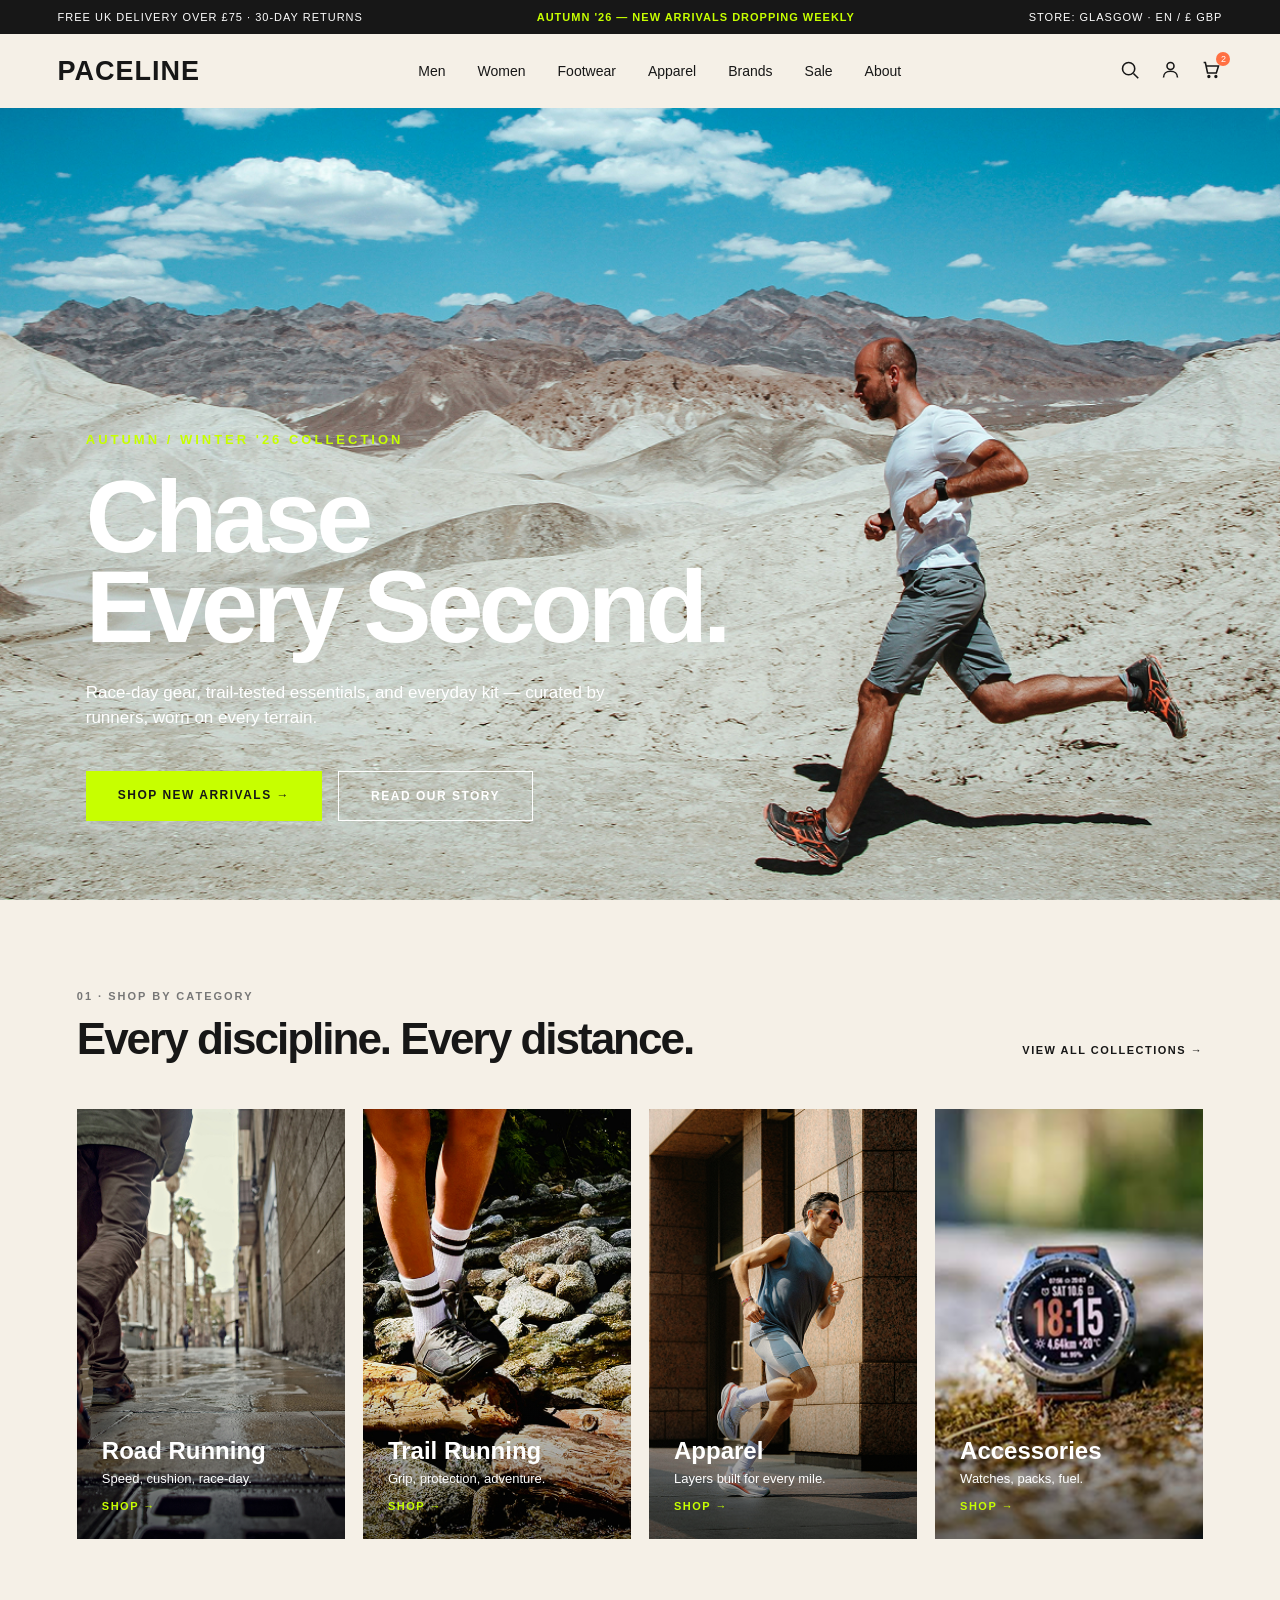
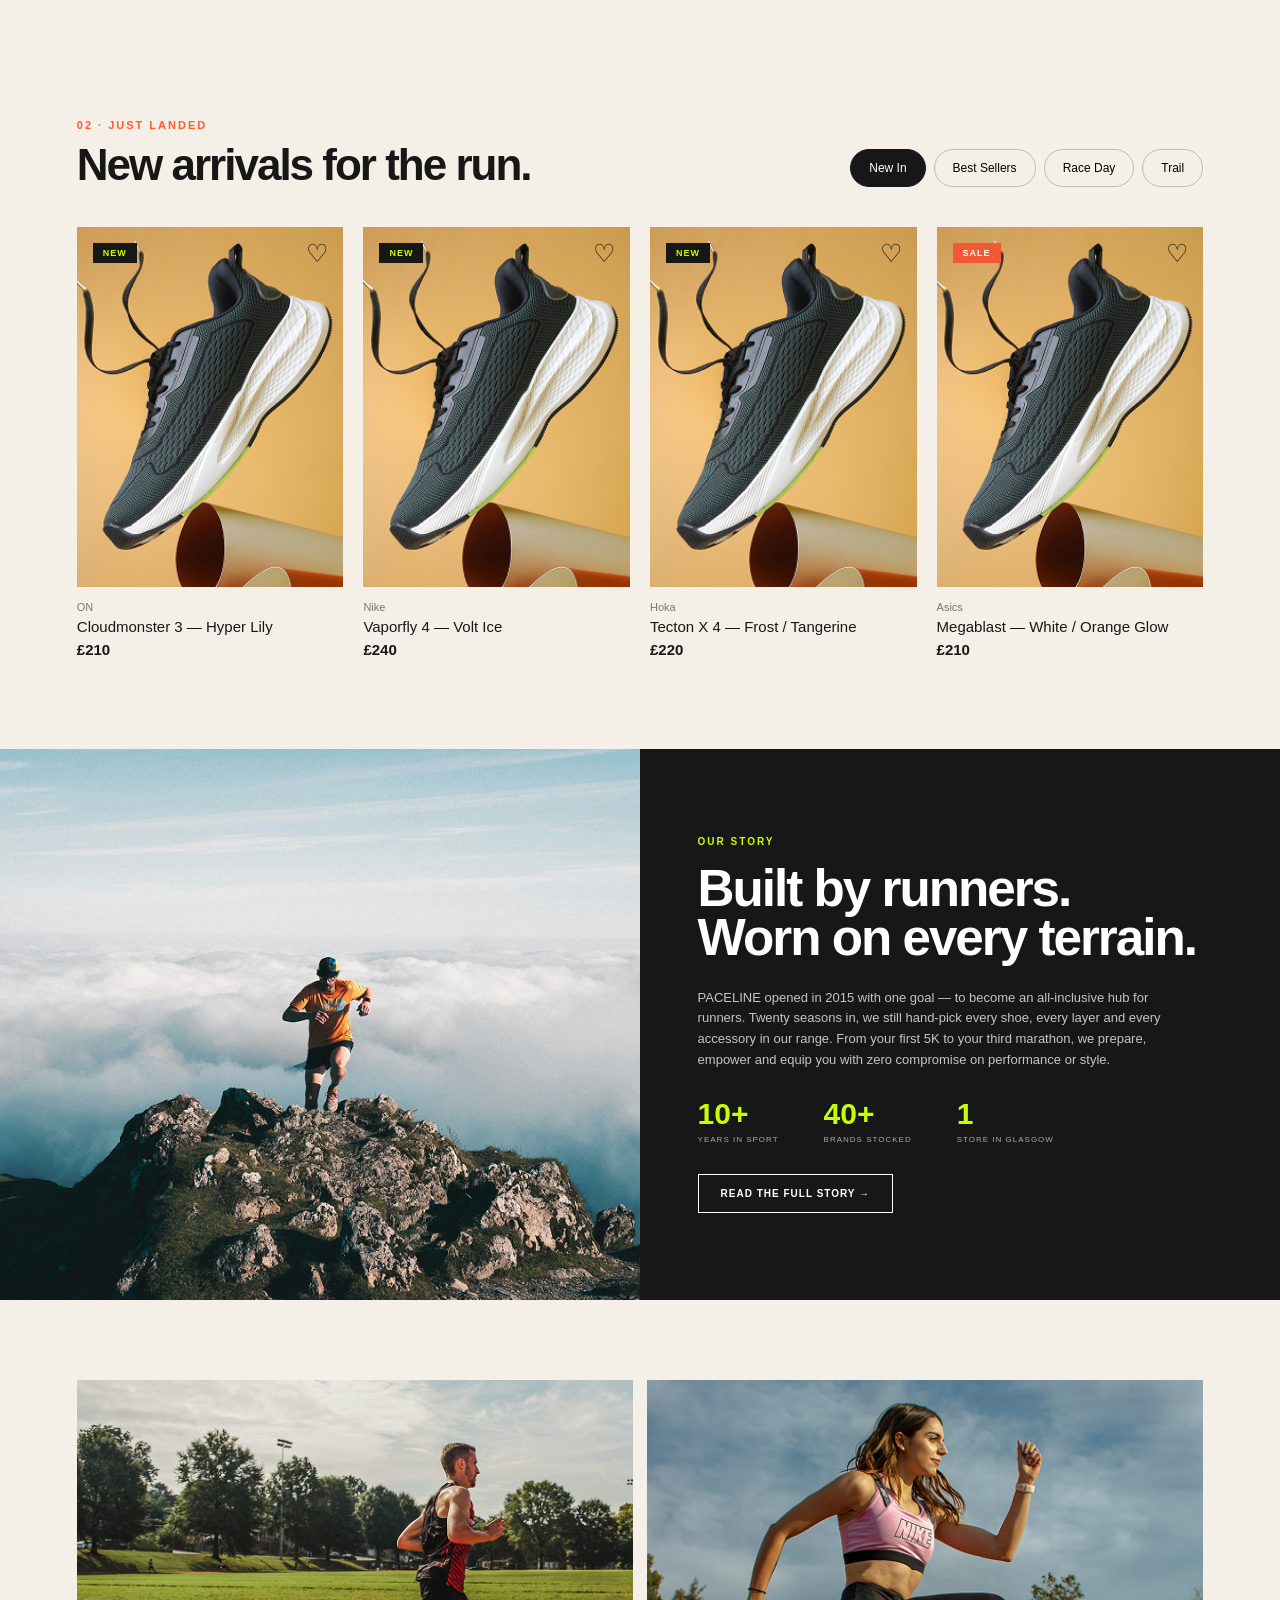
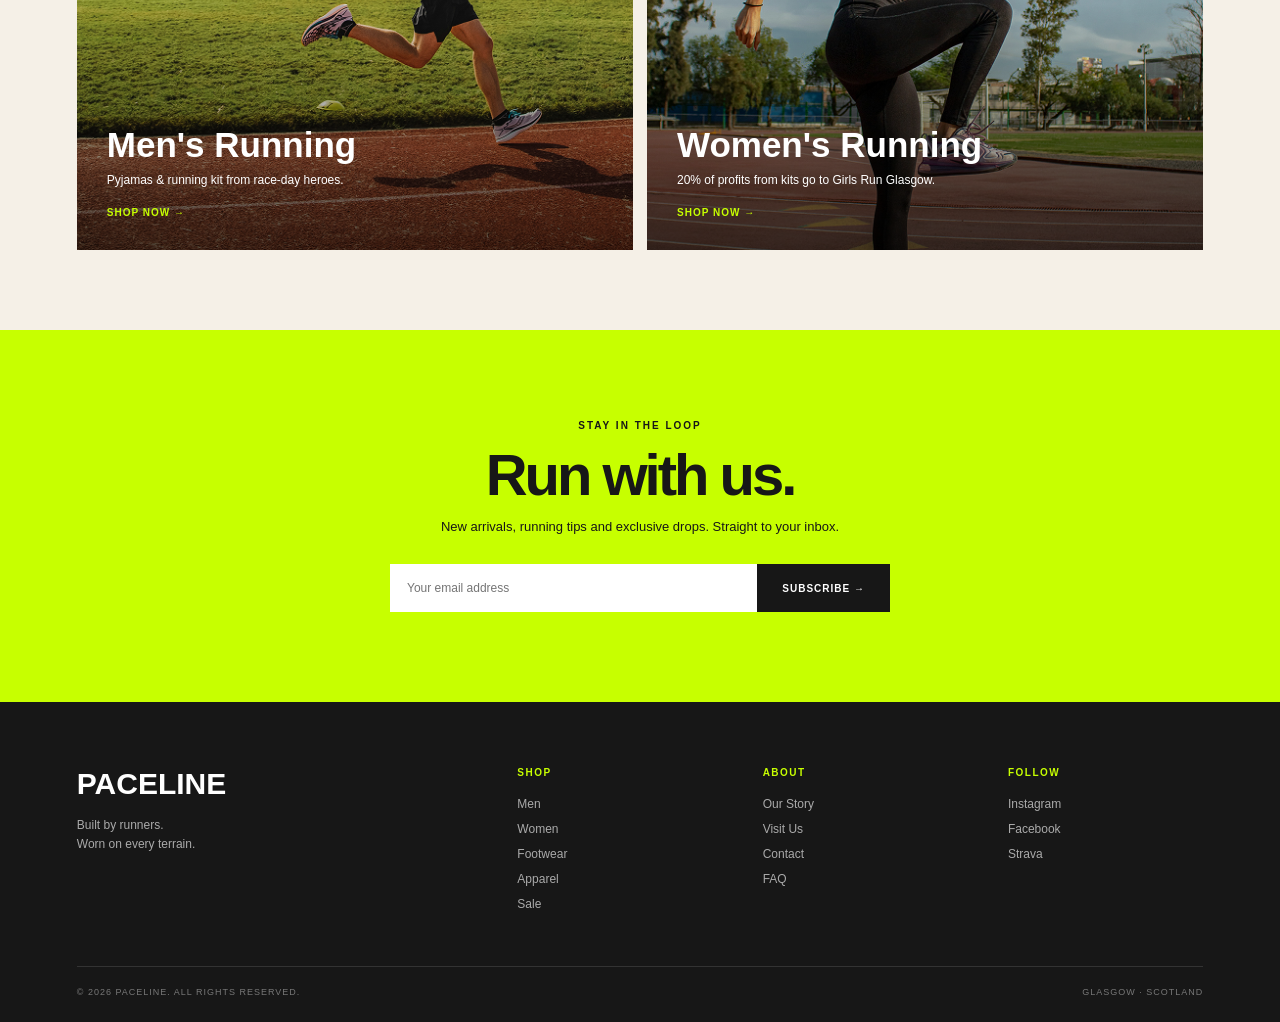
==== index.html @ 795accfa "Initial commit" ====
<!DOCTYPE html>
<html lang="en">
<head>
    <meta charset="UTF-8">
    <meta name="viewport" content="width=device-width, initial-scale=1.0">
    <title>PACELINE</title>
    <link rel="stylesheet" href="css/style.css">
</head>

<body>

    <!-- Top announcement bar -->
    <div class="top-bar">
        <p>FREE UK DELIVERY OVER £75 · 30-DAY RETURNS</p>
        <p class="highlight">AUTUMN '26 — NEW ARRIVALS DROPPING WEEKLY</p>
        <p>STORE: GLASGOW · EN / £ GBP</p>
    </div>

    <!-- Navigation -->
    <header class="navbar">

        <a href="index.html" class="logo">PACELINE</a>

        <nav class="nav-links">
            <a href="#">Men</a>
            <a href="#">Women</a>
            <a href="#">Footwear</a>
            <a href="#">Apparel</a>
            <a href="#">Brands</a>
            <a href="#">Sale</a>
            <a href="about.html">About</a>
        </nav>

        <div class="nav-icons">

            <button aria-label="Search">
                <svg viewBox="0 0 24 24">
                    <circle cx="11" cy="11" r="7"></circle>
                    <line x1="16.5" y1="16.5" x2="22" y2="22"></line>
                </svg>
            </button>

            <button aria-label="Account">
                <svg viewBox="0 0 24 24">
                    <circle cx="12" cy="8" r="4"></circle>
                    <path d="M4 21c0-4.5 3.5-7 8-7s8 2.5 8 7"></path>
                </svg>
            </button>

            <button class="cart" aria-label="Shopping cart">
                <svg viewBox="0 0 24 24">
                    <path d="M3 4h2l2.5 12h10L20 8H6"></path>
                    <circle cx="9" cy="20" r="1"></circle>
                    <circle cx="17" cy="20" r="1"></circle>
                </svg>
                <span>2</span>
            </button>

        </div>

    </header>
<!-- Hero Section -->
<section class="hero">

    <img src="assets/home/image1.png" alt="Paceline running collection">

    <div class="hero-content">
    <p class="hero-small">AUTUMN / WINTER '26 COLLECTION</p>

    <h1>Chase<br>Every Second.</h1>

    <p class="hero-description">
        Race-day gear, trail-tested essentials, and everyday kit —
        curated by runners, worn on every terrain.
    </p>

    <div class="hero-buttons">
        <a href="#" class="hero-button">SHOP NEW ARRIVALS →</a>
        <a href="#" class="hero-story-button">READ OUR STORY</a>
    </div>
</div>

</section>
    <script src="js/script.js"></script>
   <!-- Shop by Category -->
<section class="categories">

    <div class="section-heading">
        <div>
            <p>01 · SHOP BY CATEGORY</p>
            <h2>Every discipline. Every distance.</h2>
        </div>

        <a href="#" class="view-all">VIEW ALL COLLECTIONS →</a>
    </div>

    <div class="category-grid">

        <a href="#" class="category-card">
            <img src="assets/home/category/image1.png" alt="Road running">
            <div class="category-info">
                <h3>Road Running</h3>
                <p>Speed, cushion, race-day.</p>
                <strong>SHOP →</strong>
            </div>
        </a>

        <a href="#" class="category-card">
            <img src="assets/home/category/image2.png" alt="Trail running">
            <div class="category-info">
                <h3>Trail Running</h3>
                <p>Grip, protection, adventure.</p>
                <strong>SHOP →</strong>
            </div>
        </a>

        <a href="#" class="category-card">
            <img src="assets/home/category/image3.png" alt="Apparel">
            <div class="category-info">
                <h3>Apparel</h3>
                <p>Layers built for every mile.</p>
                <strong>SHOP →</strong>
            </div>
        </a>

        <a href="#" class="category-card">
            <img src="assets/home/category/image4.png" alt="Running accessories">
            <div class="category-info">
                <h3>Accessories</h3>
                <p>Watches, packs, fuel.</p>
                <strong>SHOP →</strong>
            </div>
        </a>

    </div>

</section>
<!-- New Arrivals -->
<section class="arrivals">

    <div class="arrivals-heading">

        <div>
            <p>02 · JUST LANDED</p>
            <h2>New arrivals for the run.</h2>
        </div>

        <div class="filter-buttons">
            <button class="filter active" data-filter="new">New In</button>
            <button class="filter" data-filter="best">Best Sellers</button>
            <button class="filter" data-filter="race">Race Day</button>
            <button class="filter" data-filter="trail">Trail</button>
        </div>

    </div>

    <div class="product-grid">

        <article class="product-card" data-category="new">
            <div class="product-image">
                <span class="product-label">NEW</span>
                <button class="heart" aria-label="Add Cloudmonster 3 to favourites">♡</button>
                <img src="assets/home/arrivals/image.png"
                     alt="On Cloudmonster 3 running shoe">
            </div>

            <p class="brand">ON</p>
            <h3>Cloudmonster 3 — Hyper Lily</h3>
            <strong>£210</strong>
        </article>

        <article class="product-card" data-category="race">
            <div class="product-image">
                <span class="product-label">NEW</span>
                <button class="heart" aria-label="Add Vaporfly 4 to favourites">♡</button>
                <img src="assets/home/arrivals/image.png"
                     alt="Nike Vaporfly 4 running shoe">
            </div>

            <p class="brand">Nike</p>
            <h3>Vaporfly 4 — Volt Ice</h3>
            <strong>£240</strong>
        </article>

        <article class="product-card" data-category="trail">
            <div class="product-image">
                <span class="product-label">NEW</span>
                <button class="heart" aria-label="Add Tecton X 4 to favourites">♡</button>
                <img src="assets/home/arrivals/image.png"
                     alt="Hoka Tecton X 4 running shoe">
            </div>

            <p class="brand">Hoka</p>
            <h3>Tecton X 4 — Frost / Tangerine</h3>
            <strong>£220</strong>
        </article>

        <article class="product-card" data-category="best">
            <div class="product-image">
                <span class="product-label sale">SALE</span>
                <button class="heart" aria-label="Add Megablast to favourites">♡</button>
                <img src="assets/home/arrivals/image.png"
                     alt="Asics Megablast running shoe">
            </div>

            <p class="brand">Asics</p>
            <h3>Megablast — White / Orange Glow</h3>
            <strong>£210</strong>
        </article>

    </div>

</section>
<script src="js/script.js"></script>
<!-- Our Story -->
<section class="story">

    <div class="story-image">
        <img src="assets/home/story/image.png" alt="Runner standing on a mountain">
    </div>

    <div class="story-content">

        <p class="story-label">OUR STORY</p>

        <h2>Built by runners.<br>Worn on every terrain.</h2>

        <p class="story-text">
            PACELINE opened in 2015 with one goal — to become an all-inclusive
            hub for runners. Twenty seasons in, we still hand-pick every shoe,
            every layer and every accessory in our range. From your first 5K
            to your third marathon, we prepare, empower and equip you with
            zero compromise on performance or style.
        </p>

        <div class="story-stats">

            <div>
                <strong>10+</strong>
                <span>YEARS IN SPORT</span>
            </div>

            <div>
                <strong>40+</strong>
                <span>BRANDS STOCKED</span>
            </div>

            <div>
                <strong>1</strong>
                <span>STORE IN GLASGOW</span>
            </div>

        </div>

        <a href="about.html" class="story-button">
            READ THE FULL STORY →
        </a>

    </div>

</section>
<!-- Explore Running -->
<section class="explore">

    <a href="#" class="explore-card">
        <img src="assets/home/explore/image_male.png" alt="Man running on a track">

        <div class="explore-content">
            <h2>Men's Running</h2>
            <p>Pyjamas & running kit from race-day heroes.</p>
            <span>SHOP NOW →</span>
        </div>
    </a>

    <a href="#" class="explore-card">
        <img src="assets/home/explore/image_female.png" alt="Woman running on a track">

        <div class="explore-content">
            <h2>Women's Running</h2>
            <p>20% of profits from kits go to Girls Run Glasgow.</p>
            <span>SHOP NOW →</span>
        </div>
    </a>

</section>
<!-- Newsletter -->
<section class="newsletter">

    <div class="newsletter-content">
        <p>STAY IN THE LOOP</p>
        <h2>Run with us.</h2>
        <span>
            New arrivals, running tips and exclusive drops.
            Straight to your inbox.
        </span>

        <form class="newsletter-form">
            <input
                type="email"
                placeholder="Your email address"
                aria-label="Email address"
                required
            >

            <button type="submit">SUBSCRIBE →</button>
        </form>
    </div>

</section>

<!-- Footer -->
<footer class="footer">

    <div class="footer-top">

        <div class="footer-brand">
            <h2>PACELINE</h2>
            <p>
                Built by runners.<br>
                Worn on every terrain.
            </p>
        </div>

        <div class="footer-column">
            <h3>SHOP</h3>
            <a href="#">Men</a>
            <a href="#">Women</a>
            <a href="#">Footwear</a>
            <a href="#">Apparel</a>
            <a href="#">Sale</a>
        </div>

        <div class="footer-column">
            <h3>ABOUT</h3>
            <a href="about.html">Our Story</a>
            <a href="#">Visit Us</a>
            <a href="#">Contact</a>
            <a href="#">FAQ</a>
        </div>

        <div class="footer-column">
            <h3>FOLLOW</h3>
            <a href="#">Instagram</a>
            <a href="#">Facebook</a>
            <a href="#">Strava</a>
        </div>

    </div>

    <div class="footer-bottom">
        <p>© 2026 PACELINE. ALL RIGHTS RESERVED.</p>
        <p>GLASGOW · SCOTLAND</p>
    </div>

</footer>
</body>
</html>
---- css/style.css ----
* {
    margin: 0;
    padding: 0;
    box-sizing: border-box;
}

body {
    font-family: Arial, Helvetica, sans-serif;
    color: #171717;
}

.top-bar {
    height: 34px;
    background-color: #171717;
    color: white;
    display: flex;
    align-items: center;
    justify-content: space-between;
    padding: 0 4.5%;
    font-size: 11px;
    letter-spacing: 1px;
}

.top-bar .highlight {
    color: #c7ff00;
    font-weight: bold;
}

.navbar {
    height: 74px;
    background-color: #f5f0e7;
    display: flex;
    align-items: center;
    padding: 0 4.5%;
}

.logo {
    color: #171717;
    text-decoration: none;
    font-size: 27px;
    font-weight: 900;
    letter-spacing: 1px;
}

.nav-links {
    display: flex;
    gap: 32px;
    margin: auto;
}

.nav-links a {
    color: #171717;
    text-decoration: none;
    font-size: 14px;
}

.nav-links a:hover {
    text-decoration: underline;
}

.nav-icons {
    display: flex;
    align-items: center;
    gap: 20px;
}

.nav-icons button {
    position: relative;
    border: none;
    background: none;
    cursor: pointer;
    padding: 0;
}

.nav-icons svg {
    width: 21px;
    height: 21px;
    fill: none;
    stroke: #171717;
    stroke-width: 1.8;
}

.cart span {
    position: absolute;
    top: -7px;
    right: -8px;
    width: 14px;
    height: 14px;
    background: #ff7043;
    color: white;
    border-radius: 50%;
    font-size: 9px;
    display: flex;
    align-items: center;
    justify-content: center;
}
/* Hero Section */

.hero {
    position: relative;
    height: calc(100vh - 108px);
    min-height: 550px;
    overflow: hidden;
}

.hero img {
    width: 100%;
    height: 100%;
    object-fit: cover;
    display: block;
}

.hero-content {
    position: absolute;
    left: 6.7%;
    bottom: 10%;
    color: white;
    max-width: 850px;
}

.hero-small {
    color: #c7ff00;
    font-size: 13px;
    font-weight: bold;
    letter-spacing: 3px;
    margin-bottom: 25px;
}

.hero-content h1 {
    font-size: clamp(70px, 8vw, 125px);
    line-height: 0.88;
    font-weight: 900;
    letter-spacing: -5px;
    margin-bottom: 28px;
}

.hero-description {
    max-width: 550px;
    font-size: 17px;
    line-height: 1.5;
    margin-bottom: 40px;
}

.hero-buttons {
    display: flex;
    gap: 16px;
}

.hero-button,
.hero-story-button {
    display: inline-block;
    padding: 17px 32px;
    text-decoration: none;
    font-size: 12px;
    font-weight: bold;
    letter-spacing: 1.5px;
}

.hero-button {
    background: #c7ff00;
    color: #171717;
}

.hero-story-button {
    border: 1px solid white;
    color: white;
}

.hero-button:hover {
    background: white;
}

.hero-story-button:hover {
    background: white;
    color: #171717;
}
/* Shop by Category */

.categories {
    background: #f5f0e7;
    padding: 90px 6%;
}

.section-heading {
    text-align: center;
    margin-bottom: 45px;
}

.section-heading p {
    color: #777;
    font-size: 11px;
    letter-spacing: 2px;
    font-weight: bold;
    margin-bottom: 12px;
}

.section-heading h2 {
    font-size: 48px;
    font-weight: 900;
    letter-spacing: -2px;
}

.category-grid {
    display: grid;
    grid-template-columns: repeat(4, 1fr);
    gap: 18px;
}

.category-card {
    position: relative;
    height: 430px;
    overflow: hidden;
    text-decoration: none;
}

.category-card img {
    width: 100%;
    height: 100%;
    object-fit: cover;
    display: block;
    transition: transform 0.4s ease;
}

.category-card::after {
    content: "";
    position: absolute;
    inset: 0;
    background: linear-gradient(
        to top,
        rgba(0, 0, 0, 0.55),
        transparent 45%
    );
}

.category-card:hover img {
    transform: scale(1.05);
}

.category-name {
    position: absolute;
    z-index: 2;
    bottom: 25px;
    left: 25px;
    color: white;
    font-size: 20px;
    font-weight: 800;
    letter-spacing: 1px;
}
/* Responsive Design */

@media (max-width: 900px) {

    .nav-links {
        gap: 18px;
    }

    .category-grid {
        grid-template-columns: repeat(2, 1fr);
    }

    .category-card {
        height: 400px;
    }

    .hero-content h1 {
        font-size: 75px;
    }
}

@media (max-width: 600px) {

    .top-bar {
        height: 30px;
        justify-content: center;
        font-size: 8px;
        text-align: center;
    }

    .top-bar p:first-child,
    .top-bar p:last-child {
        display: none;
    }

    .navbar {
        height: 65px;
        padding: 0 5%;
    }

    .logo {
        font-size: 21px;
    }

    .nav-links {
        display: none;
    }

    .nav-icons {
        margin-left: auto;
        gap: 14px;
    }

    .hero {
        height: 75vh;
        min-height: 500px;
    }

    .hero-content {
        left: 6%;
        right: 6%;
        bottom: 7%;
    }

    .hero-content h1 {
        font-size: 58px;
        letter-spacing: -3px;
    }

    .hero-small {
        font-size: 9px;
        letter-spacing: 2px;
    }

    .hero-description {
        font-size: 14px;
        margin-bottom: 25px;
    }

    .hero-buttons {
        flex-direction: column;
        align-items: flex-start;
    }

    .hero-button,
    .hero-story-button {
        padding: 14px 20px;
    }

    .categories {
        padding: 60px 5%;
    }

    .section-heading {
        margin-bottom: 30px;
    }

    .section-heading h2 {
        font-size: 35px;
    }

    .category-grid {
        grid-template-columns: 1fr;
        gap: 12px;
    }

    .category-card {
        height: 380px;
    }
        .story {
        grid-template-columns: 1fr;
    }

    .story-image {
        height: 400px;
    }

    .story-content {
        padding: 60px 7%;
    }

    .story-stats {
        gap: 25px;
    }
        .explore {
        grid-template-columns: 1fr;
        padding: 50px 5%;
    }

    .explore-card {
        height: 400px;
    }

    .explore-content h2 {
        font-size: 30px;
    }
        .newsletter {
        padding: 65px 6%;
    }

    .newsletter h2 {
        font-size: 45px;
    }

    .newsletter-form {
        flex-direction: column;
        gap: 8px;
    }

    .newsletter-form input {
        width: 100%;
    }

    .newsletter-form button {
        padding: 15px;
    }

    .footer-top {
        grid-template-columns: 1fr 1fr;
        gap: 35px;
    }

    .footer-brand {
        grid-column: 1 / -1;
    }

    .footer-bottom {
        flex-direction: column;
        gap: 8px;
    }
}
.section-heading {
    display: flex;
    align-items: flex-end;
    justify-content: space-between;
    text-align: left;
}

.section-heading h2 {
    font-size: 44px;
    margin-top: 10px;
}

.view-all {
    color: #171717;
    text-decoration: none;
    font-size: 11px;
    font-weight: bold;
    letter-spacing: 1.5px;
    margin-bottom: 8px;
}

.category-info {
    position: absolute;
    z-index: 2;
    bottom: 25px;
    left: 25px;
    color: white;
}

.category-info h3 {
    font-size: 24px;
    margin-bottom: 6px;
}

.category-info p {
    font-size: 13px;
    margin-bottom: 10px;
}

.category-info strong {
    color: #c7ff00;
    font-size: 11px;
    letter-spacing: 1.5px;
}
/* New Arrivals */

.arrivals {
    background: #f5f0e7;
    padding: 90px 6%;
}

.arrivals-heading {
    display: flex;
    justify-content: space-between;
    align-items: flex-end;
    margin-bottom: 40px;
}

.arrivals-heading > div:first-child p {
    color: #ff5b2e;
    font-size: 11px;
    font-weight: bold;
    letter-spacing: 2px;
    margin-bottom: 12px;
}

.arrivals-heading h2 {
    font-size: 44px;
    line-height: 1;
    letter-spacing: -2px;
}

.filter-buttons {
    display: flex;
    gap: 8px;
}

.filter {
    border: 1px solid #bbb;
    background: transparent;
    border-radius: 30px;
    padding: 11px 18px;
    cursor: pointer;
    font-size: 12px;
}

.filter.active,
.filter:hover {
    background: #171717;
    color: white;
    border-color: #171717;
}

.product-grid {
    display: grid;
    grid-template-columns: repeat(4, 1fr);
    gap: 20px;
}

.product-card {
    min-width: 0;
}

.product-image {
    position: relative;
    height: 360px;
    overflow: hidden;
    background: #e8ad4c;
}

.product-image img {
    width: 100%;
    height: 100%;
    object-fit: cover;
    display: block;
}

.product-label {
    position: absolute;
    z-index: 2;
    top: 16px;
    left: 16px;
    background: #171717;
    color: #c7ff00;
    padding: 5px 10px;
    font-size: 9px;
    font-weight: bold;
    letter-spacing: 1px;
}

.product-label.sale {
    background: #f15a35;
    color: white;
}

.heart {
    position: absolute;
    z-index: 2;
    top: 12px;
    right: 15px;
    border: none;
    background: transparent;
    font-size: 25px;
    cursor: pointer;
    color: #171717;
}

.brand {
    color: #777;
    font-size: 11px;
    margin-top: 14px;
    margin-bottom: 5px;
}

.product-card h3 {
    font-size: 15px;
    font-weight: 500;
    margin-bottom: 6px;
}

.product-card strong {
    font-size: 15px;
}
/* Our Story */

.story {
    display: grid;
    grid-template-columns: 1fr 1fr;
    min-height: 520px;
}

.story-image {
    overflow: hidden;
}

.story-image img {
    width: 100%;
    height: 100%;
    object-fit: cover;
    display: block;
}

.story-content {
    background: #171717;
    color: white;
    padding: 80px 9%;
    display: flex;
    flex-direction: column;
    justify-content: center;
}

.story-label {
    color: #c7ff00;
    font-size: 10px;
    font-weight: bold;
    letter-spacing: 2px;
    margin-bottom: 18px;
}

.story-content h2 {
    font-size: clamp(38px, 4vw, 58px);
    line-height: 0.95;
    letter-spacing: -2px;
    margin-bottom: 25px;
}

.story-text {
    color: #c5c5c5;
    font-size: 13px;
    line-height: 1.6;
    max-width: 500px;
    margin-bottom: 28px;
}

.story-stats {
    display: flex;
    gap: 45px;
    margin-bottom: 30px;
}

.story-stats div {
    display: flex;
    flex-direction: column;
}

.story-stats strong {
    color: #c7ff00;
    font-size: 30px;
    line-height: 1;
}

.story-stats span {
    color: #aaa;
    font-size: 8px;
    letter-spacing: 1px;
    margin-top: 6px;
}

.story-button {
    width: fit-content;
    border: 1px solid white;
    color: white;
    text-decoration: none;
    padding: 13px 22px;
    font-size: 10px;
    font-weight: bold;
    letter-spacing: 1px;
}

.story-button:hover {
    background: white;
    color: #171717;
}
/* Explore Running */

.explore {
    background: #f5f0e7;
    padding: 80px 6%;
    display: grid;
    grid-template-columns: 1fr 1fr;
    gap: 14px;
}

.explore-card {
    position: relative;
    height: 470px;
    overflow: hidden;
    text-decoration: none;
    color: white;
}

.explore-card img {
    width: 100%;
    height: 100%;
    object-fit: cover;
    display: block;
    transition: transform 0.4s ease;
}

.explore-card::after {
    content: "";
    position: absolute;
    inset: 0;
    background: linear-gradient(
        to top,
        rgba(0, 0, 0, 0.65),
        transparent 55%
    );
}

.explore-card:hover img {
    transform: scale(1.04);
}

.explore-content {
    position: absolute;
    z-index: 2;
    left: 30px;
    bottom: 30px;
}

.explore-content h2 {
    font-size: 35px;
    margin-bottom: 8px;
}

.explore-content p {
    font-size: 12px;
    margin-bottom: 15px;
}

.explore-content span {
    color: #c7ff00;
    font-size: 10px;
    font-weight: bold;
    letter-spacing: 1px;
}
/* Newsletter */

.newsletter {
    background: #c7ff00;
    padding: 90px 6%;
    text-align: center;
}

.newsletter-content > p {
    font-size: 10px;
    font-weight: bold;
    letter-spacing: 2px;
    margin-bottom: 15px;
}

.newsletter h2 {
    font-size: 58px;
    line-height: 1;
    letter-spacing: -3px;
    margin-bottom: 15px;
}

.newsletter-content > span {
    display: block;
    font-size: 13px;
    margin-bottom: 30px;
}

.newsletter-form {
    display: flex;
    max-width: 500px;
    margin: auto;
}

.newsletter-form input {
    flex: 1;
    border: none;
    padding: 17px;
    font-size: 12px;
    outline: none;
}

.newsletter-form button {
    border: none;
    background: #171717;
    color: white;
    padding: 0 25px;
    cursor: pointer;
    font-size: 10px;
    font-weight: bold;
    letter-spacing: 1px;
}

/* Footer */

.footer {
    background: #171717;
    color: white;
    padding: 65px 6% 25px;
}

.footer-top {
    display: grid;
    grid-template-columns: 2fr 1fr 1fr 1fr;
    gap: 50px;
    padding-bottom: 55px;
}

.footer-brand h2 {
    font-size: 30px;
    margin-bottom: 15px;
}

.footer-brand p {
    color: #aaa;
    font-size: 12px;
    line-height: 1.6;
}

.footer-column {
    display: flex;
    flex-direction: column;
    gap: 11px;
}

.footer-column h3 {
    color: #c7ff00;
    font-size: 10px;
    letter-spacing: 1.5px;
    margin-bottom: 8px;
}

.footer-column a {
    color: #aaa;
    text-decoration: none;
    font-size: 12px;
}

.footer-column a:hover {
    color: white;
}

.footer-bottom {
    border-top: 1px solid #333;
    padding-top: 20px;
    display: flex;
    justify-content: space-between;
    color: #777;
    font-size: 9px;
    letter-spacing: 1px;
}
/* =========================
   ABOUT PAGE
========================= */

.about-page {
    background: #f5f0e7;
}

/* About Intro */

.about-intro {
    padding: 100px 6% 70px;
    display: grid;
    grid-template-columns: 1fr 1.2fr;
    gap: 60px;
    align-items: end;
}

.about-label,
.section-title > p,
.why-title > p,
.visit-content > p {
    color: #ff5b2e;
    font-size: 10px;
    font-weight: bold;
    letter-spacing: 2px;
}

.about-intro h1 {
    font-size: clamp(70px, 10vw, 145px);
    line-height: 0.85;
    letter-spacing: -6px;
    margin: 0;
}

.about-intro-text {
    max-width: 560px;
    font-size: 22px;
    line-height: 1.35;
}

/* Main Story Image */

.about-story-image {
    width: 100%;
    height: 650px;
    overflow: hidden;
}

.about-story-image img {
    width: 100%;
    height: 100%;
    object-fit: cover;
    display: block;
}

/* Why Section */

.why-section {
    background: #171717;
    color: white;
    padding: 100px 8%;
    display: grid;
    grid-template-columns: 1fr 1fr;
    gap: 100px;
}

.why-title h2 {
    color: white;
    font-size: clamp(45px, 5vw, 75px);
    line-height: 0.92;
    letter-spacing: -3px;
    margin-top: 20px;
}

.why-text {
    max-width: 500px;
}

.why-text p {
    color: #bbb;
    font-size: 15px;
    line-height: 1.7;
    margin-bottom: 20px;
}

.why-text strong {
    color: #c7ff00;
    font-size: 12px;
}

/* Principles */

.principles {
    padding: 100px 6%;
    background: #f5f0e7;
}

.section-title {
    margin-bottom: 55px;
}

.section-title h2 {
    font-size: clamp(40px, 5vw, 65px);
    line-height: 0.95;
    letter-spacing: -3px;
    margin-top: 12px;
}

.principle-grid {
    display: grid;
    grid-template-columns: repeat(3, 1fr);
    border-top: 1px solid #bbb;
}

.principle-card {
    padding: 35px 30px 20px 0;
    border-right: 1px solid #bbb;
}

.principle-card:not(:first-child) {
    padding-left: 30px;
}

.principle-card:last-child {
    border-right: none;
}

.principle-card > strong {
    color: #ff5b2e;
    font-size: 12px;
}

.principle-card h3 {
    font-size: 22px;
    margin: 35px 0 15px;
}

.principle-card p {
    color: #666;
    font-size: 13px;
    line-height: 1.6;
    max-width: 280px;
}

/* Timeline */

.timeline {
    background: #e9e2d6;
    padding: 100px 6%;
}

.timeline-grid {
    display: grid;
    grid-template-columns: repeat(4, 1fr);
    border-top: 1px solid #999;
}

.timeline-grid > div {
    padding: 30px 25px 0 0;
    border-right: 1px solid #999;
}

.timeline-grid > div:not(:first-child) {
    padding-left: 25px;
}

.timeline-grid > div:last-child {
    border-right: none;
}

.timeline-grid strong {
    color: #ff5b2e;
    font-size: 13px;
}

.timeline-grid h3 {
    font-size: 20px;
    margin: 25px 0 10px;
}

.timeline-grid p {
    color: #666;
    font-size: 12px;
    line-height: 1.6;
}

/* Visit Us */

.visit {
    background: #171717;
    color: white;
    padding: 90px 6%;
    display: grid;
    grid-template-columns: 0.8fr 1.2fr;
    gap: 60px;
    align-items: center;
}

.visit-content h2 {
    font-size: clamp(50px, 6vw, 85px);
    line-height: 0.9;
    letter-spacing: -4px;
    margin: 20px 0;
}

.visit-content span {
    color: #c7ff00;
    font-size: 13px;
    font-weight: bold;
    letter-spacing: 3px;
}

.visit-map {
    height: 420px;
    overflow: hidden;
}

.visit-map img {
    width: 100%;
    height: 100%;
    object-fit: cover;
}

/* Founders */

.founders {
    background: #f5f0e7;
    padding: 100px 6%;
}

.founder-grid {
    display: grid;
    grid-template-columns: 1fr 1fr;
    gap: 20px;
}

.founder-card {
    background: #e9e2d6;
}

.founder-card img {
    width: 100%;
    height: 500px;
    object-fit: cover;
    display: block;
}

.founder-card > div {
    padding: 25px;
}

.founder-card h3 {
    font-size: 25px;
    margin-bottom: 5px;
}

.founder-card .role {
    color: #ff5b2e;
    font-size: 10px;
    font-weight: bold;
    letter-spacing: 1px;
    margin-bottom: 15px;
}

.founder-card > div > p:last-child {
    color: #666;
    font-size: 13px;
    line-height: 1.6;
    max-width: 450px;
}

/* About CTA */

.about-cta {
    background: #c7ff00;
    text-align: center;
    padding: 100px 6%;
}

.about-cta > p {
    font-size: 10px;
    font-weight: bold;
    letter-spacing: 2px;
    margin-bottom: 15px;
}

.about-cta h2 {
    font-size: clamp(45px, 6vw, 80px);
    line-height: 0.9;
    letter-spacing: -4px;
    margin-bottom: 35px;
}

.about-cta div {
    display: flex;
    justify-content: center;
    gap: 10px;
}

.about-cta a {
    text-decoration: none;
    padding: 15px 25px;
    background: #171717;
    color: white;
    font-size: 10px;
    font-weight: bold;
    letter-spacing: 1px;
}

.about-cta a:last-child {
    background: transparent;
    color: #171717;
    border: 1px solid #171717;
}

.about-cta a:last-child:hover {
    background: #171717;
    color: white;
}
/* About Page Responsive */

@media (max-width: 600px) {

    .about-intro {
        padding: 70px 6% 50px;
        display: block;
    }

    .about-intro h1 {
        font-size: 75px;
        margin: 25px 0;
    }

    .about-intro-text {
        font-size: 17px;
    }

    .about-story-image {
        height: 450px;
    }

    .why-section {
        grid-template-columns: 1fr;
        gap: 45px;
        padding: 70px 7%;
    }

    .principles {
        padding: 70px 6%;
    }

    .principle-grid {
        grid-template-columns: 1fr;
    }

    .principle-card,
    .principle-card:not(:first-child) {
        border-right: none;
        border-bottom: 1px solid #bbb;
        padding: 30px 0;
    }

    .principle-card:last-child {
        border-bottom: none;
    }

    .timeline {
        padding: 70px 6%;
    }

    .timeline-grid {
        grid-template-columns: 1fr;
    }

    .timeline-grid > div,
    .timeline-grid > div:not(:first-child) {
        border-right: none;
        border-bottom: 1px solid #999;
        padding: 25px 0;
    }

    .timeline-grid > div:last-child {
        border-bottom: none;
    }

    .visit {
        grid-template-columns: 1fr;
        padding: 70px 6%;
    }

    .visit-map {
        height: 300px;
    }

    .founders {
        padding: 70px 6%;
    }

    .founder-grid {
        grid-template-columns: 1fr;
    }

    .founder-card img {
        height: 400px;
    }

    .about-cta {
        padding: 70px 6%;
    }

    .about-cta div {
        flex-direction: column;
        align-items: stretch;
    }
}
/* Fix New Arrivals on mobile */

@media (max-width: 600px) {

    .arrivals {
        padding: 60px 6%;
        overflow: hidden;
    }

    .arrivals-heading {
        display: block;
        margin-bottom: 30px;
    }

    .arrivals-heading h2 {
        font-size: 48px;
        line-height: 0.95;
        letter-spacing: -2px;
        margin-bottom: 25px;
    }

    .filter-buttons {
        display: flex;
        flex-wrap: wrap;
        gap: 8px;
    }

    .filter {
        padding: 11px 17px;
        font-size: 11px;
    }

    .product-grid {
        grid-template-columns: repeat(2, 1fr);
        gap: 18px 12px;
    }

    .product-image {
        height: 250px;
    }

    .product-card h3 {
        font-size: 13px;
        line-height: 1.2;
    }

    .product-card strong {
        font-size: 14px;
    }

}
/* Fix Story and Explore on mobile */

@media (max-width: 600px) {

    /* Our Story */
    .story {
        display: flex;
        flex-direction: column;
        width: 100%;
    }

    .story-image {
        width: 100%;
        height: 330px;
    }

    .story-content {
        width: 100%;
        box-sizing: border-box;
        padding: 55px 7%;
    }

    .story-content h2 {
        font-size: 42px;
        line-height: 0.95;
        letter-spacing: -2px;
    }

    .story-text {
        font-size: 13px;
        line-height: 1.6;
    }

    .story-stats {
        display: grid;
        grid-template-columns: repeat(3, 1fr);
        gap: 15px;
    }

    .story-stats strong {
        font-size: 27px;
    }

    .story-stats span {
        font-size: 7px;
        line-height: 1.2;
    }

    .story-button {
        box-sizing: border-box;
        width: 100%;
        text-align: center;
    }


    /* Explore Running */
    .explore {
        width: 100%;
        box-sizing: border-box;
        grid-template-columns: 1fr;
        gap: 15px;
        padding: 50px 6%;
    }

    .explore-card {
        width: 100%;
        height: 430px;
    }

    .explore-content {
        left: 25px;
        bottom: 25px;
    }

    .explore-content h2 {
        font-size: 32px;
    }

}
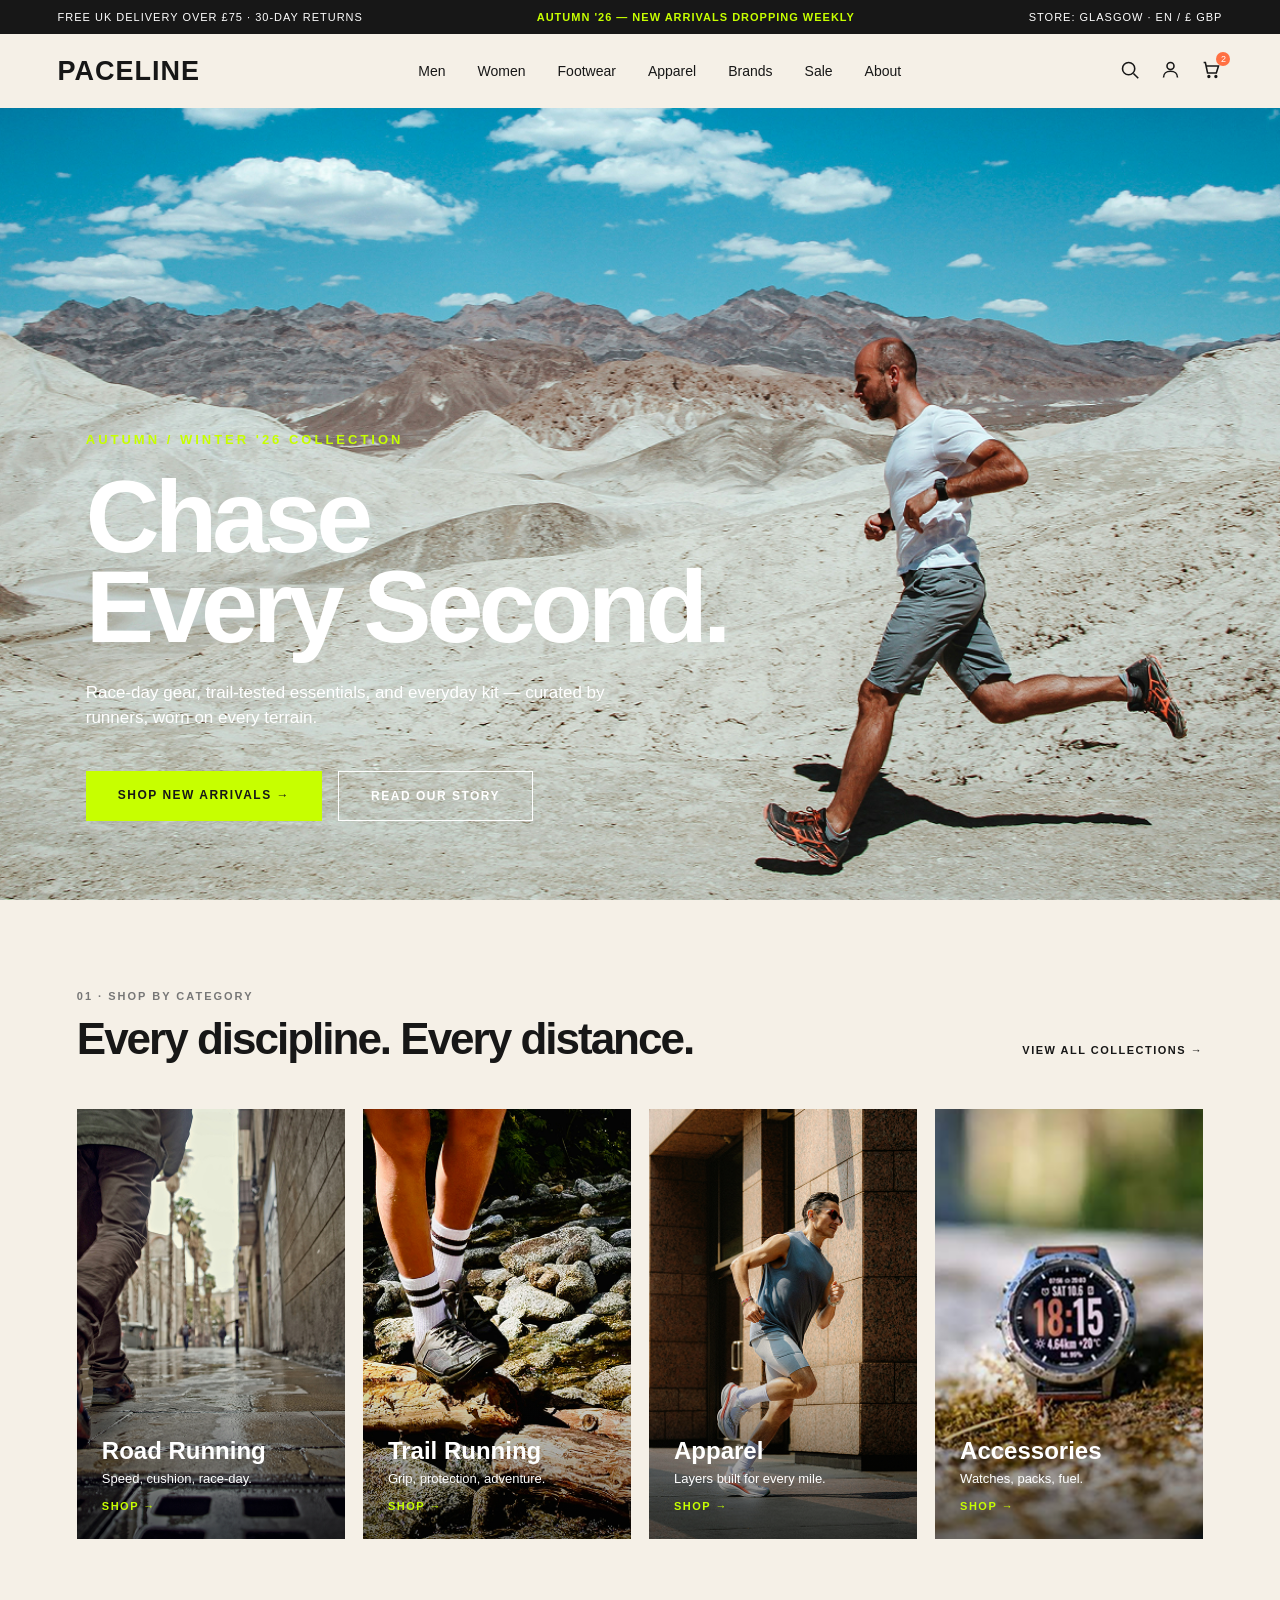
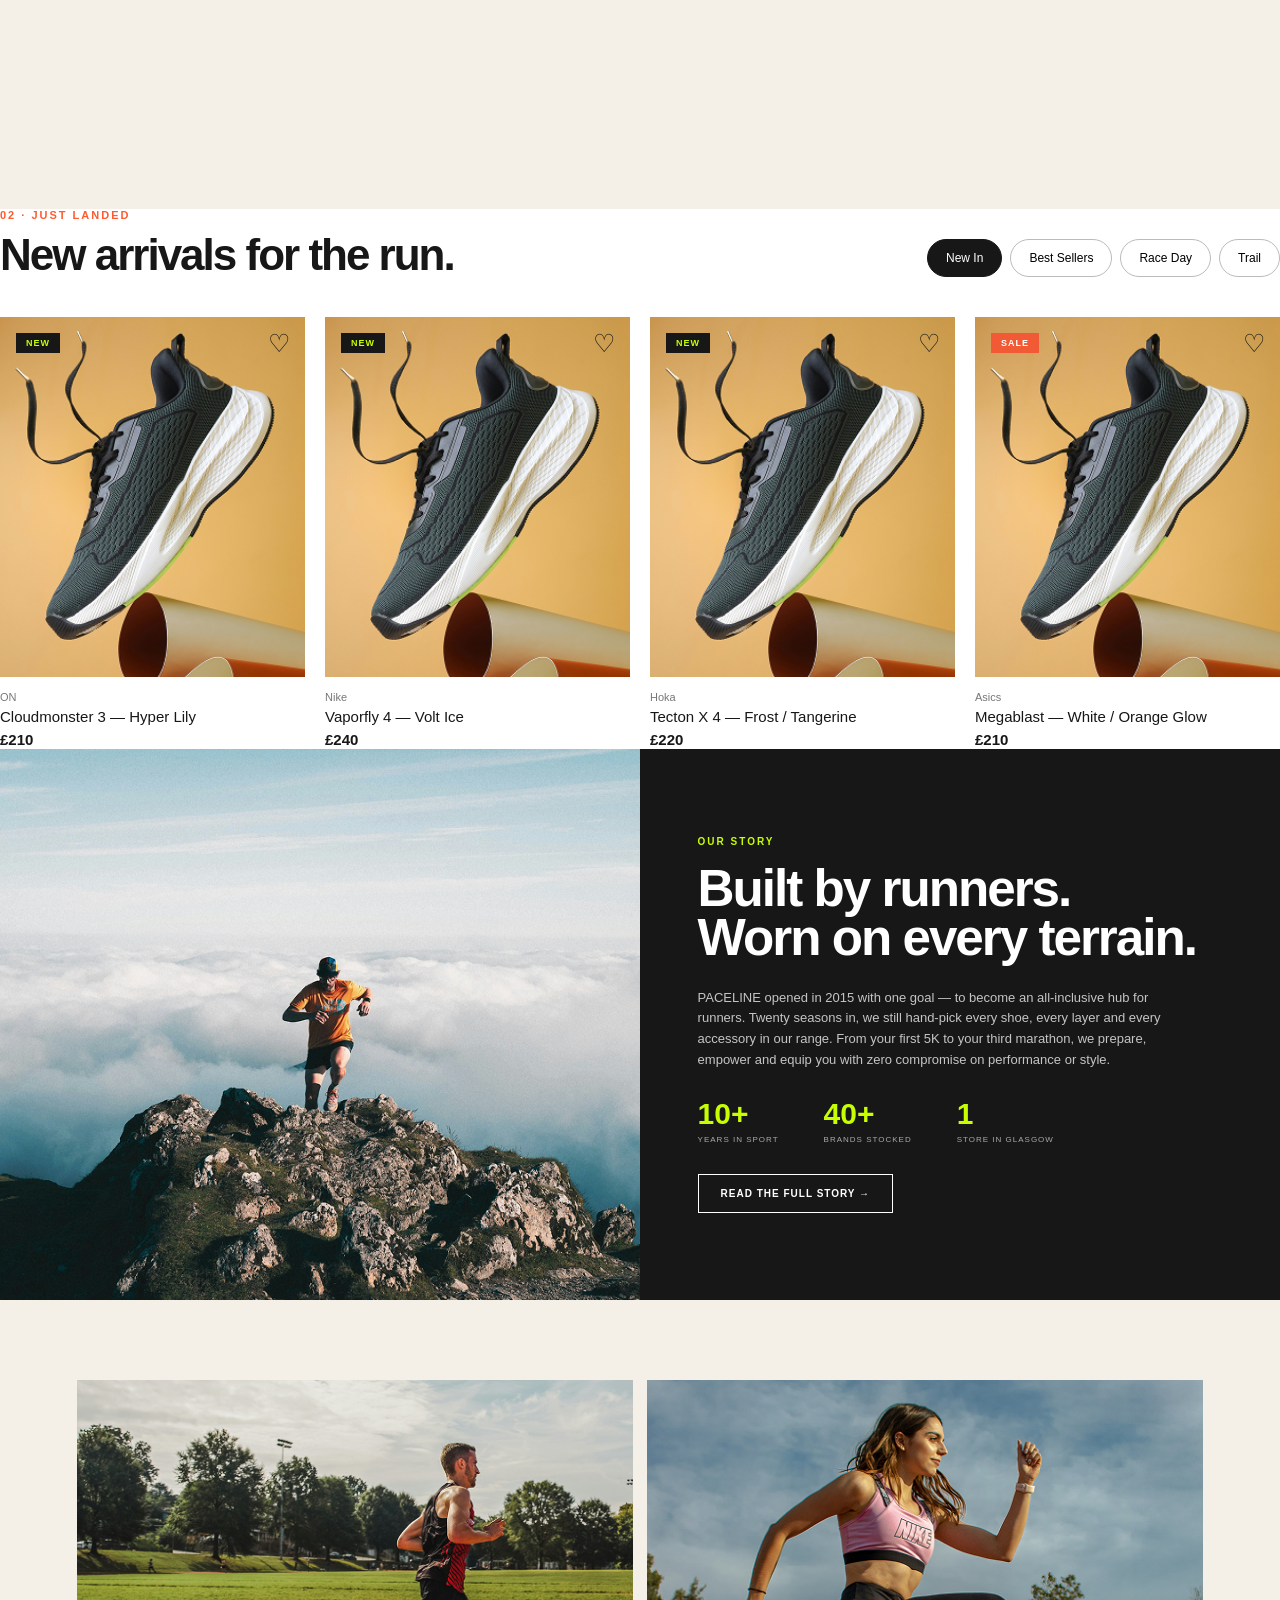
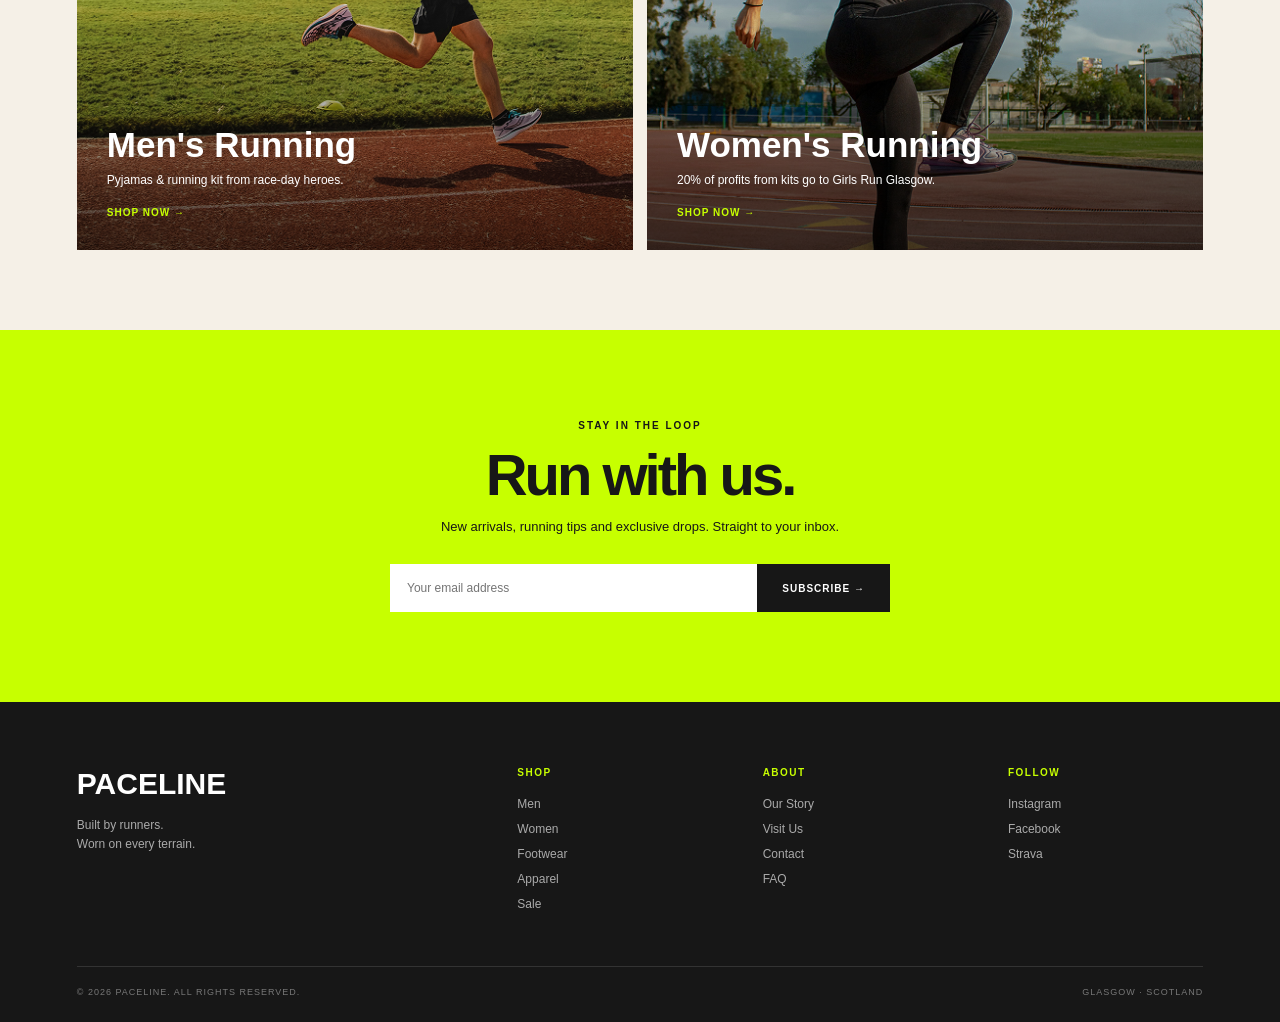
==== commit 7d7ddf5a: "Finalize frontend task" ====
--- a/index.html
+++ b/index.html
@@ -75,8 +75,8 @@
     </p>
 
     <div class="hero-buttons">
-        <a href="#" class="hero-button">SHOP NEW ARRIVALS →</a>
-        <a href="#" class="hero-story-button">READ OUR STORY</a>
+        <a href="#arrivals" class="hero-button">SHOP NEW ARRIVALS →</a>
+<a href="about.html" class="hero-story-button">READ OUR STORY</a>
     </div>
 </div>
 
@@ -91,7 +91,7 @@
             <h2>Every discipline. Every distance.</h2>
         </div>
 
-        <a href="#" class="view-all">VIEW ALL COLLECTIONS →</a>
+        <a href="#arrivals" class="view-all">VIEW ALL COLLECTIONS →</a>
     </div>
 
     <div class="category-grid">
@@ -136,7 +136,7 @@
 
 </section>
 <!-- New Arrivals -->
-<section class="arrivals">
+<section class="arrivals" id="arrivals"></section>
 
     <div class="arrivals-heading">
 
@@ -167,6 +167,7 @@
             <p class="brand">ON</p>
             <h3>Cloudmonster 3 — Hyper Lily</h3>
             <strong>£210</strong>
+           
         </article>
 
         <article class="product-card" data-category="race">
@@ -180,6 +181,7 @@
             <p class="brand">Nike</p>
             <h3>Vaporfly 4 — Volt Ice</h3>
             <strong>£240</strong>
+            
         </article>
 
         <article class="product-card" data-category="trail">
@@ -193,6 +195,7 @@
             <p class="brand">Hoka</p>
             <h3>Tecton X 4 — Frost / Tangerine</h3>
             <strong>£220</strong>
+            
         </article>
 
         <article class="product-card" data-category="best">
@@ -206,6 +209,7 @@
             <p class="brand">Asics</p>
             <h3>Megablast — White / Orange Glow</h3>
             <strong>£210</strong>
+        
         </article>
 
     </div>
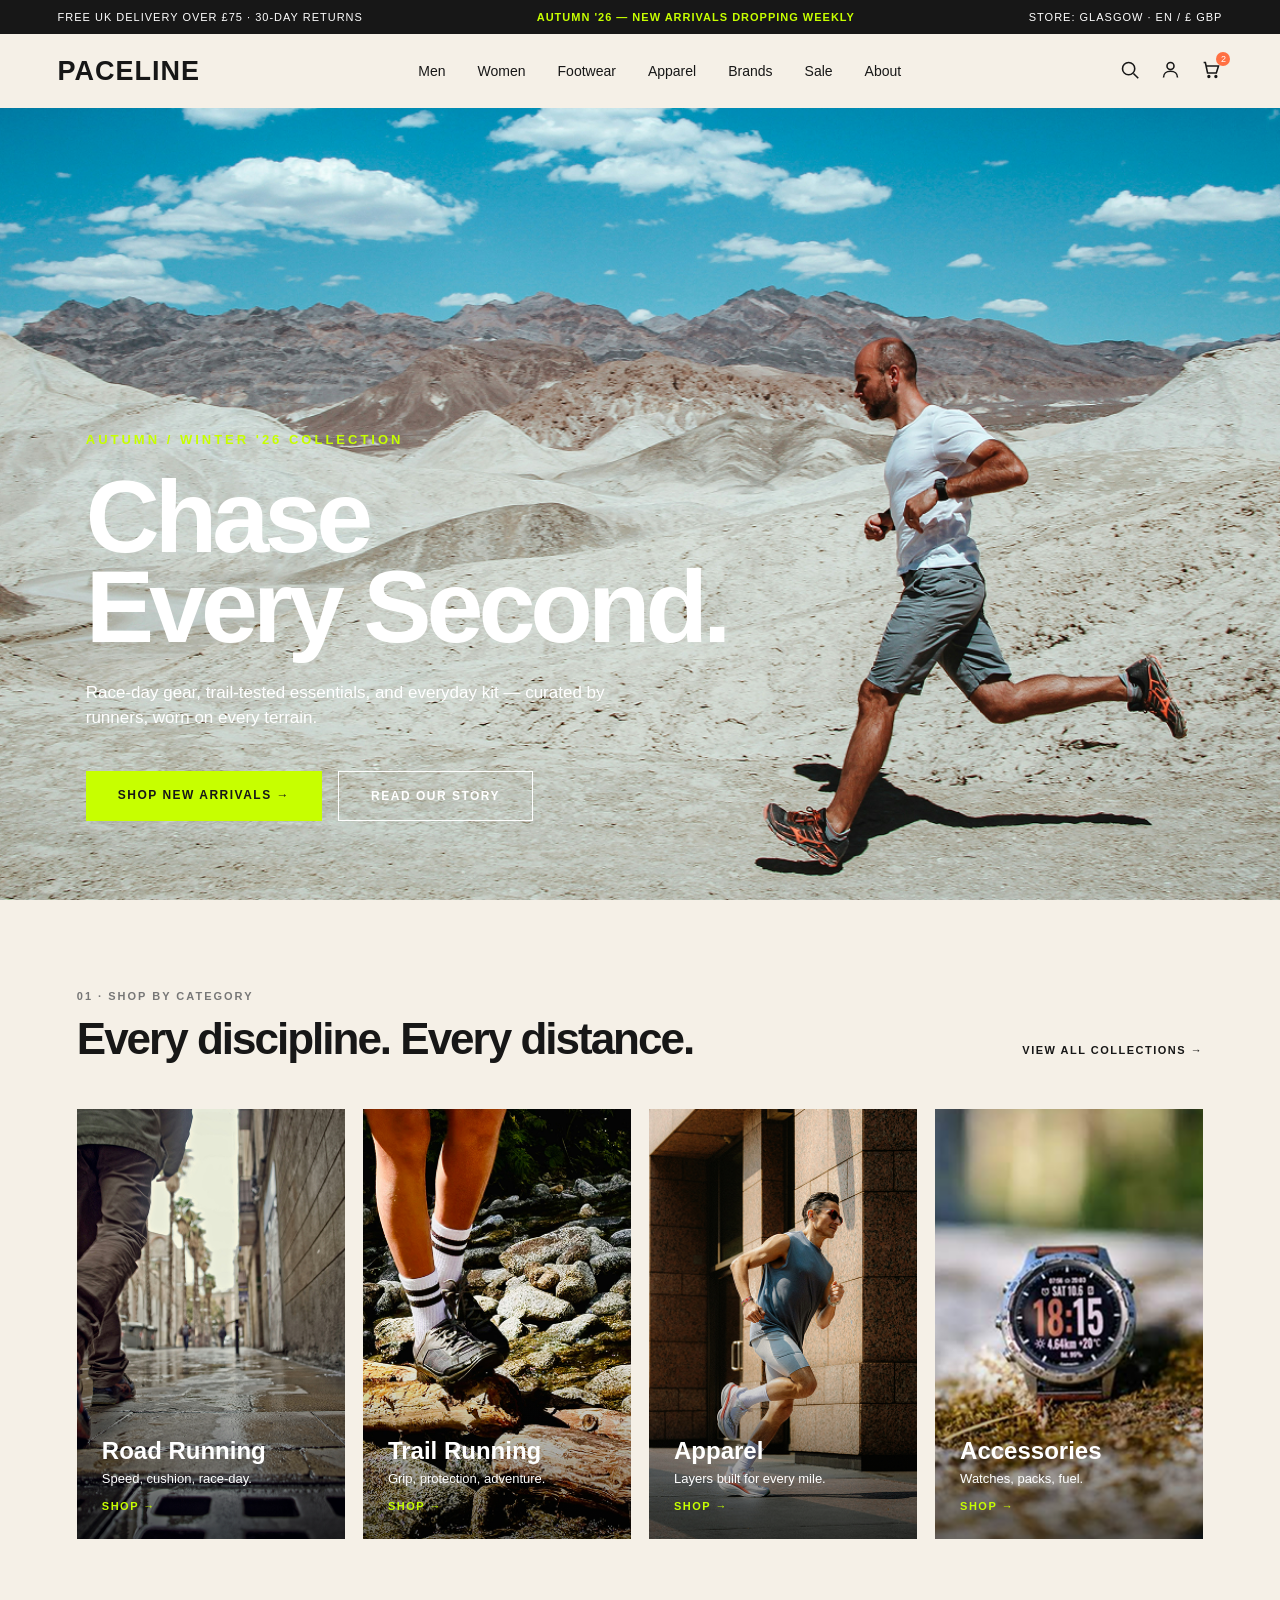
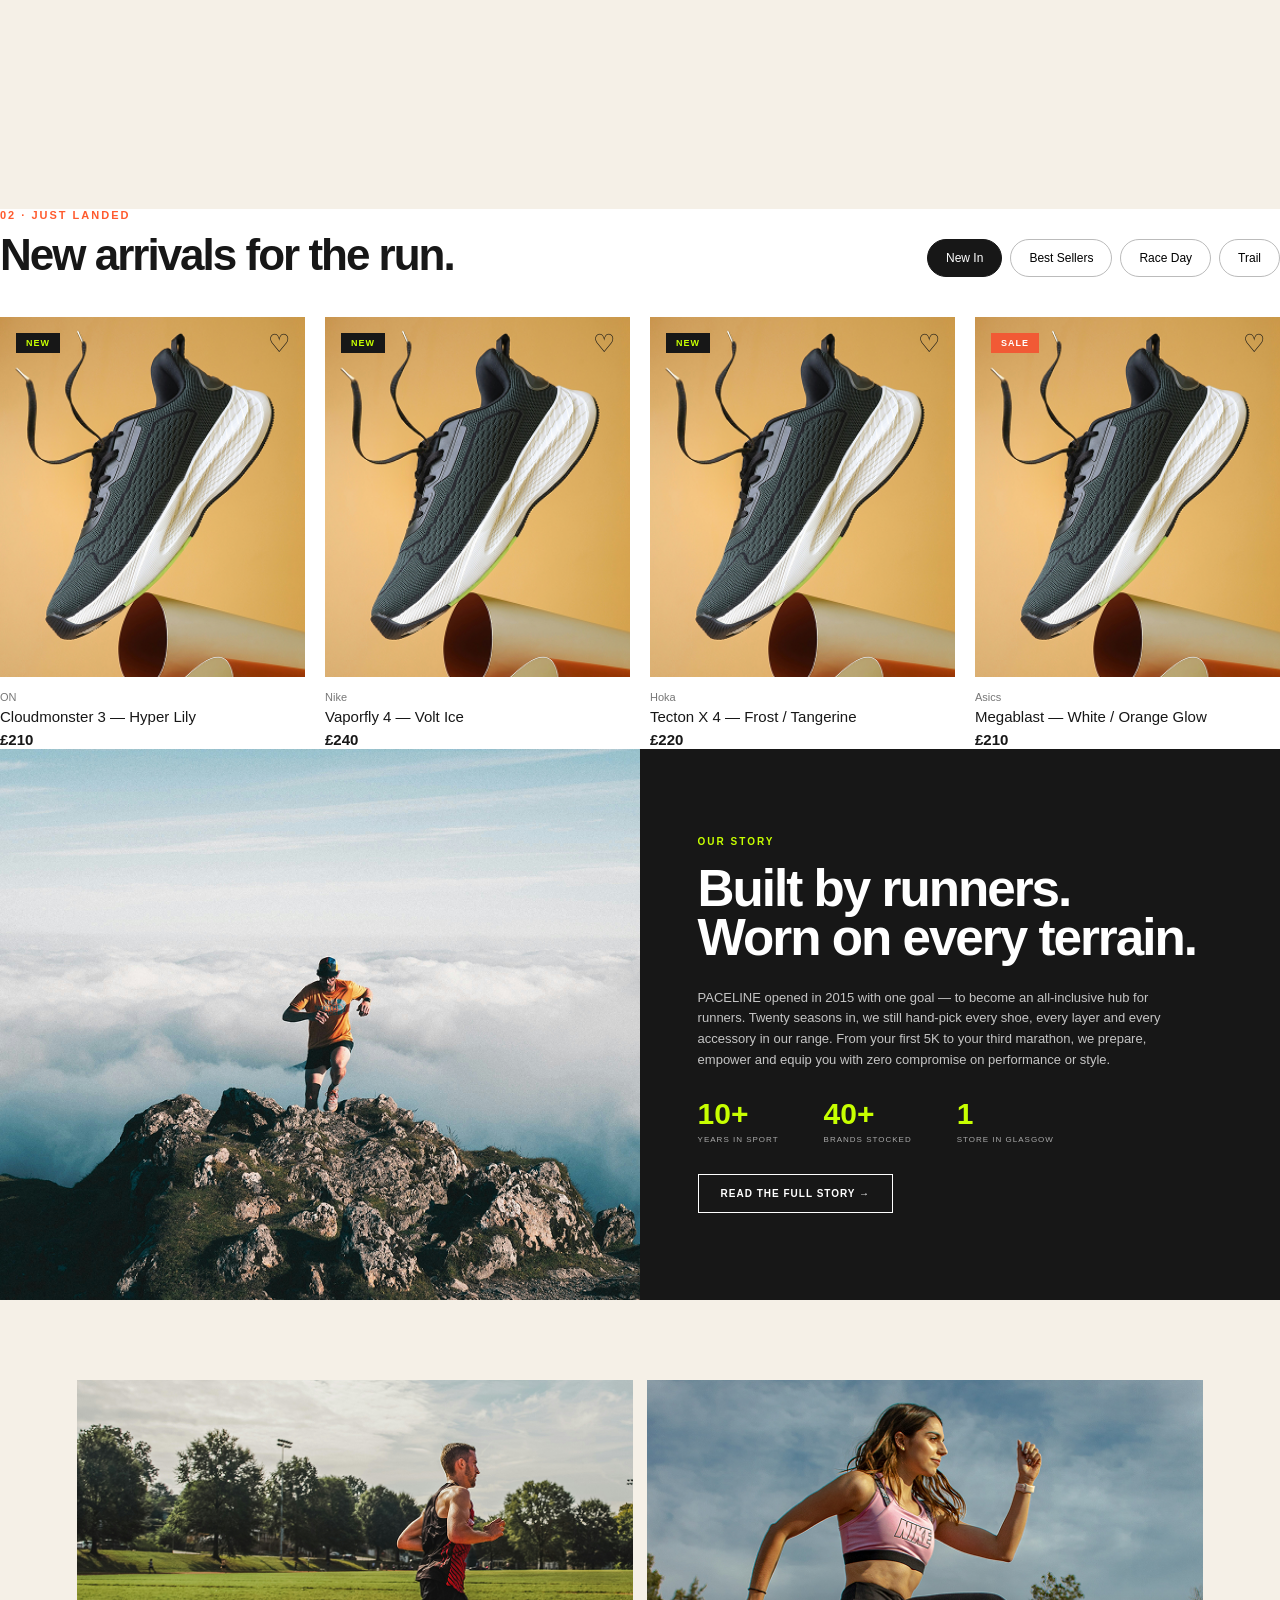
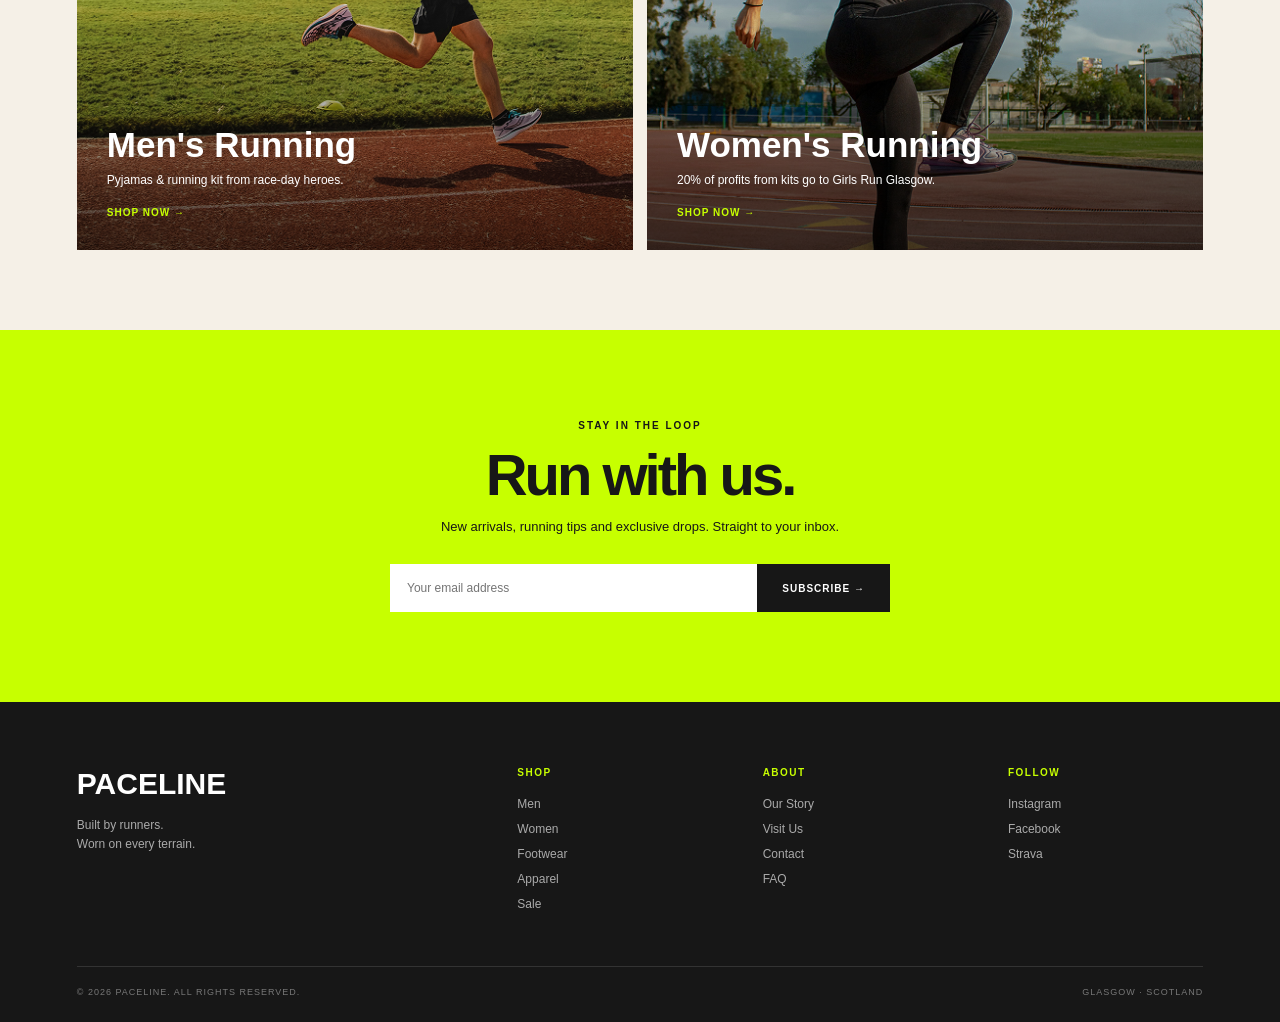
==== commit a447edb2: "Add navigation button interactions" ====
--- a/index.html
+++ b/index.html
@@ -33,31 +33,30 @@
 
         <div class="nav-icons">
 
-            <button aria-label="Search">
-                <svg viewBox="0 0 24 24">
-                    <circle cx="11" cy="11" r="7"></circle>
-                    <line x1="16.5" y1="16.5" x2="22" y2="22"></line>
-                </svg>
-            </button>
-
-            <button aria-label="Account">
-                <svg viewBox="0 0 24 24">
-                    <circle cx="12" cy="8" r="4"></circle>
-                    <path d="M4 21c0-4.5 3.5-7 8-7s8 2.5 8 7"></path>
-                </svg>
-            </button>
-
-            <button class="cart" aria-label="Shopping cart">
-                <svg viewBox="0 0 24 24">
-                    <path d="M3 4h2l2.5 12h10L20 8H6"></path>
-                    <circle cx="9" cy="20" r="1"></circle>
-                    <circle cx="17" cy="20" r="1"></circle>
-                </svg>
-                <span>2</span>
-            </button>
-
-        </div>
-
+    <button id="searchBtn" aria-label="Search">
+        <svg viewBox="0 0 24 24">
+            <circle cx="11" cy="11" r="7"></circle>
+            <line x1="16.5" y1="16.5" x2="22" y2="22"></line>
+        </svg>
+    </button>
+
+    <button id="accountBtn" aria-label="Account">
+        <svg viewBox="0 0 24 24">
+            <circle cx="12" cy="8" r="4"></circle>
+            <path d="M4 21c0-4.5 3.5-7 8-7s8 2.5 8 7"></path>
+        </svg>
+    </button>
+
+    <button id="cartBtn" class="cart" aria-label="Shopping cart">
+        <svg viewBox="0 0 24 24">
+            <path d="M3 4h2l2.5 12h10L20 8H6"></path>
+            <circle cx="9" cy="20" r="1"></circle>
+            <circle cx="17" cy="20" r="1"></circle>
+        </svg>
+        <span>2</span>
+    </button>
+
+</div>
     </header>
 <!-- Hero Section -->
 <section class="hero">
